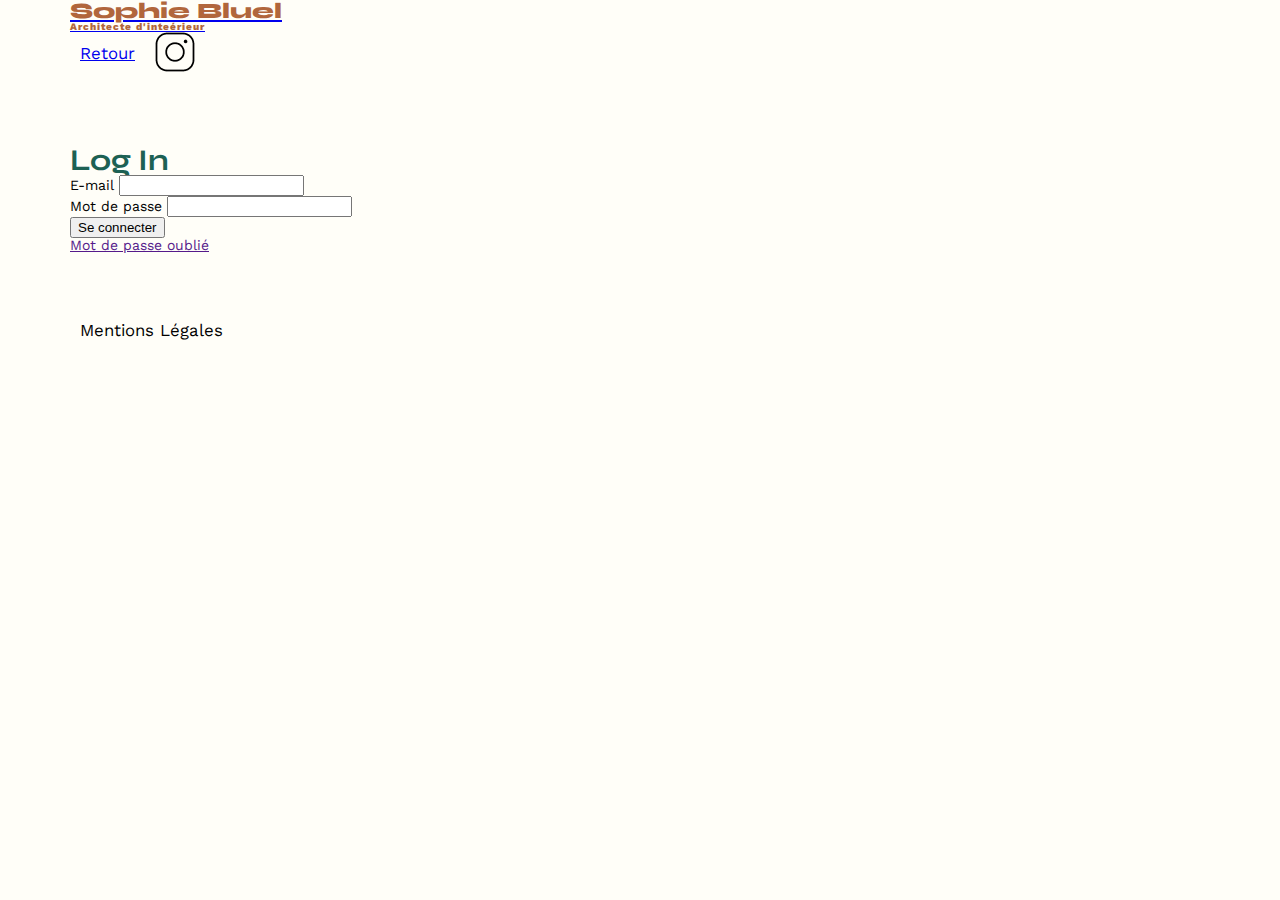
==== FrontEnd/login.html @ 10fa8843 "add:SASS & Login page" ====
<!DOCTYPE html>
<html lang="fr">
<head>
	<meta charset="UTF-8">
	<title>Sophie Bluel - Architecte d'intérieur</title>
	<meta name="viewport" content="width=device-width, initial-scale=1.0">
	<link rel="preconnect" href="https://fonts.googleapis.com">
	<link rel="preconnect" href="https://fonts.gstatic.com" crossorigin>
	<link href="https://fonts.googleapis.com/css2?family=Syne:wght@700;800&family=Work+Sans&display=swap" rel="stylesheet">
	<meta name="description" content="">
	<link rel="stylesheet" href="./assets/sass/main.css"> 
    <script type="module" src="./assets/script/login.js"></script> 
</head>
<body>
<header>
	<a href="index.html">
		<h1>Sophie Bluel <span>Architecte d'inteérieur</span></h1>
	</a>
	<nav>
		<ul>
			<a href="index.html">
				<li>Retour</li>
			</a>
			<li><img src="./assets/icons/instagram.png" alt="Instagram"></li>
		</ul>
	</nav>
</header>

<main>
    <section class="login">
        <h2>Log In</h2>
		<div class="alredyLogged__error">
		</div>
        <form action="" method="" class="login__form" onsubmit="return false">
            <label for="email">E-mail</label>
            <input type="email" name="email" id="email" required>
            <div class="loginEmail__error">
            </div>
            <label for="password">Mot de passe</label>
            <input type="password" name="password" id="password" required>
            <div class="loginMdp__error">
            </div>
            <input type="submit" value="Se connecter" id="submit">
        </form>
        <a href="">Mot de passe oublié</a>
    </section>
</main>



<footer>
	<nav>
		<ul>
			<li>Mentions Légales</li>
		</ul>
	</nav>
</footer>
</body>
</html>
---- FrontEnd/assets/sass/main.css ----
/* http://meyerweb.com/eric/tools/css/reset/ !!! v2.0 | 20110126 !!! License: none (public domain) */
html, body, div, span, applet, object, iframe,
h1, h2, h3, h4, h5, h6, p, blockquote, pre,
a, abbr, acronym, address, big, cite, code,
del, dfn, em, img, ins, kbd, q, s, samp,
small, strike, strong, sub, sup, tt, var,
b, u, i, center,
dl, dt, dd, ol, ul, li,
fieldset, form, label, legend,
table, caption, tbody, tfoot, thead, tr, th, td,
article, aside, canvas, details, embed,
figure, figcaption, footer, header, hgroup,
menu, nav, output, ruby, section, summary,
time, mark, audio, video {
  margin: 0;
  padding: 0;
  border: 0;
  font-size: 100%;
  font: inherit;
  vertical-align: baseline;
}

/* HTML5 display-role reset for older browsers */
article, aside, details, figcaption, figure, footer, header, hgroup, menu, nav, section {
  display: block;
}

body {
  line-height: 1;
}

ol, ul {
  list-style: none;
}

blockquote, q {
  quotes: none;
}

blockquote:before, blockquote:after, q:before, q:after {
  content: "";
  content: none;
}

table {
  border-collapse: collapse;
  border-spacing: 0;
}

/** end reset css**/
/* BASE */
body {
  max-width: 1140px;
  margin: auto;
  font-family: "Work Sans";
  font-size: 14px;
  background-color: #FFFEF8;
}

section {
  margin: 70px 0;
}

h1 {
  display: flex;
  flex-direction: column;
  font-family: "Syne";
  font-size: 22px;
  font-weight: 800;
  color: #B1663C;
}

h1 > span {
  font-family: "Work Sans";
  font-size: 10px;
  letter-spacing: 0.1em;
}

h2 {
  font-family: "Syne";
  font-weight: 700;
  font-size: 30px;
  color: #1D6154;
}

.portfolio-title h2 {
  margin: 0 25px 0 0;
}

nav ul {
  display: flex;
  align-items: center;
  list-style-type: none;
}

nav li {
  padding: 0 10px;
  font-size: 1.2em;
}

li:hover {
  color: #B1663C;
}

#introduction {
  display: flex;
  align-items: center;
}

#introduction figure {
  flex: 1;
}

#introduction img {
  display: block;
  margin: auto;
  width: 80%;
}

#introduction article {
  flex: 1;
}

figure .admin__modifer {
  margin: 5px 0 0 57px;
}

article .admin__modifer {
  margin: 0 0 10px 0;
}

#introduction h2 {
  margin-bottom: 1em;
}

#introduction p {
  margin-bottom: 0.5em;
}

.gallery {
  width: 100%;
  display: grid;
  grid-template-columns: 1fr 1fr 1fr;
  grid-column-gap: 20px;
  grid-row-gap: 20px;
}

.gallery img {
  width: 100%;
  height: 92.5%;
  object-fit: cover;
}

figcaption {
  margin-top: 10px;
  font-family: "Work Sans";
  font-size: 1em;
  color: #1D6154;
}

figure {
  width: 100%;
  height: 500px;
}

#introduction figure {
  width: 100%;
  height: auto;
}

/* TYPO */
/* ANIM */
/* ADMIN */
/* ADMIN EDITION MODE  */
/* FORM */
/* HEADER */
/* FOOTER */
/* FILTER */
/* LOGIN */
/* VARIABLES */

/*# sourceMappingURL=main.css.map */
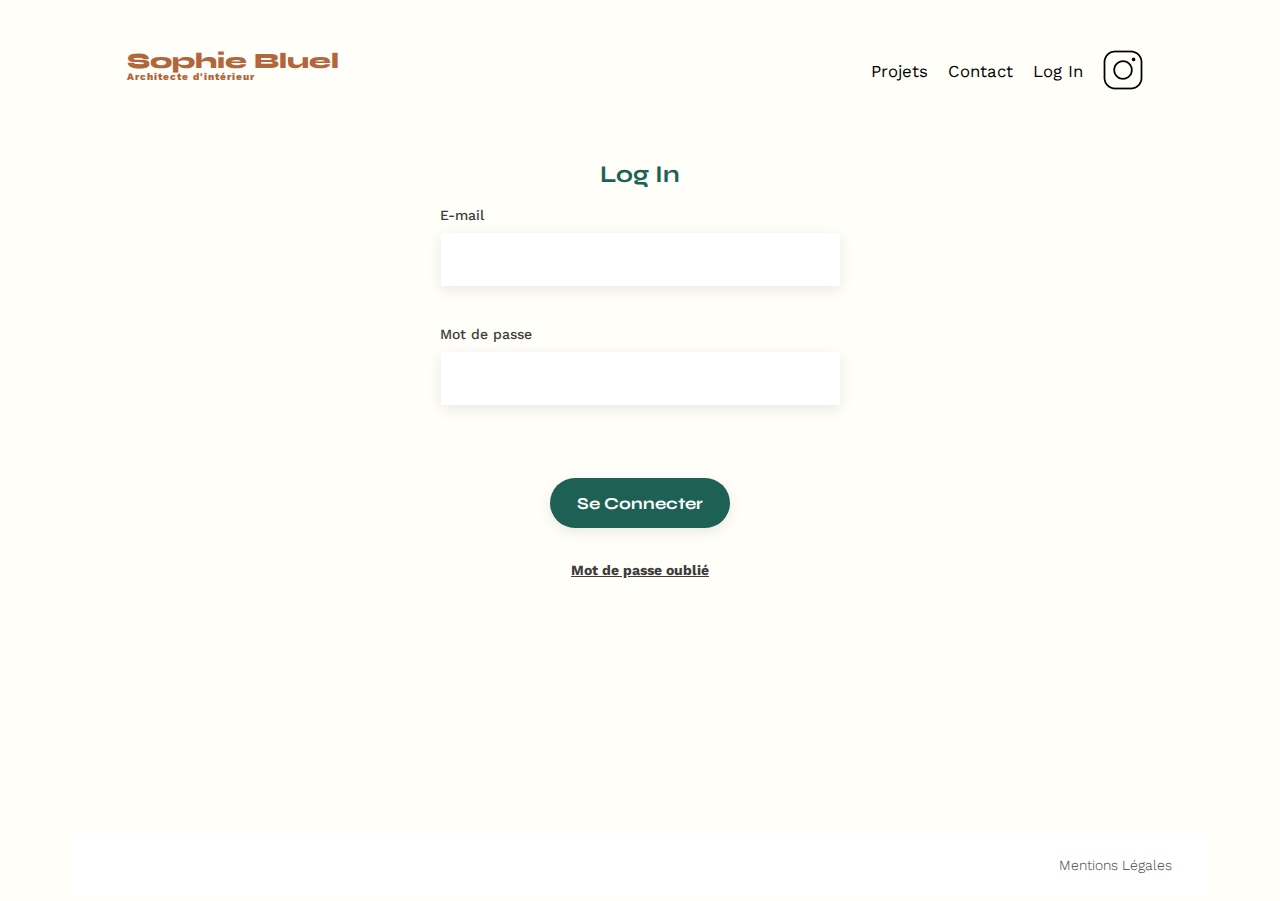
==== commit 3a6a2186: "fix&add: JS API and revamp" ====
--- a/FrontEnd/login.html
+++ b/FrontEnd/login.html
@@ -1,59 +1,49 @@
 <!DOCTYPE html>
 <html lang="fr">
-<head>
-	<meta charset="UTF-8">
-	<title>Sophie Bluel - Architecte d'intérieur</title>
-	<meta name="viewport" content="width=device-width, initial-scale=1.0">
-	<link rel="preconnect" href="https://fonts.googleapis.com">
-	<link rel="preconnect" href="https://fonts.gstatic.com" crossorigin>
-	<link href="https://fonts.googleapis.com/css2?family=Syne:wght@700;800&family=Work+Sans&display=swap" rel="stylesheet">
-	<meta name="description" content="">
-	<link rel="stylesheet" href="./assets/sass/main.css"> 
-    <script type="module" src="./assets/script/login.js"></script> 
-</head>
-<body>
-<header>
-	<a href="index.html">
-		<h1>Sophie Bluel <span>Architecte d'inteérieur</span></h1>
-	</a>
-	<nav>
-		<ul>
-			<a href="index.html">
-				<li>Retour</li>
-			</a>
-			<li><img src="./assets/icons/instagram.png" alt="Instagram"></li>
-		</ul>
-	</nav>
-</header>
+  <head>
+    <meta charset="UTF-8" />
+    <title>Sophie Bluel - Architecte d'intérieur</title>
+    <meta name="viewport" content="width=device-width, initial-scale=1.0" />
+    <link rel="preconnect" href="https://fonts.googleapis.com" />
+    <link rel="preconnect" href="https://fonts.gstatic.com" crossorigin />
+    <link href="https://fonts.googleapis.com/css2?family=Syne:wght@700;800&family=Work+Sans&display=swap" rel="stylesheet" />
+    <meta name="description" content="" />
+    <link rel="stylesheet" href="./assets/style.css" />
+  </head>
+  <body>
+    <header>
+      <h1>Sophie Bluel <span>Architecte d'intérieur</span></h1>
+      <nav>
+        <ul>
+          <li id="projet-link">Projets</li>
+          <li id="contact-link">Contact</li>
+          <li id="login-link">Log In</li>
+          <li><img src="./assets/icons/instagram.png" alt="Instagram" /></li>
+        </ul>
+      </nav>
+    </header>
 
-<main>
-    <section class="login">
+    <main class="form-login">
+      <div class="login">
         <h2>Log In</h2>
-		<div class="alredyLogged__error">
-		</div>
-        <form action="" method="" class="login__form" onsubmit="return false">
-            <label for="email">E-mail</label>
-            <input type="email" name="email" id="email" required>
-            <div class="loginEmail__error">
-            </div>
-            <label for="password">Mot de passe</label>
-            <input type="password" name="password" id="password" required>
-            <div class="loginMdp__error">
-            </div>
-            <input type="submit" value="Se connecter" id="submit">
+        <form action="http://localhost:5678/api/users/login" method="post">
+          <label for="email">E-mail</label>
+          <input type="email" name="email" id="email" required />
+          <label for="password">Mot de passe</label>
+          <input type="password" name="password" id="password" required />
+          <input class="btn" type="submit" value="Se Connecter" />
+          <a class="password_forget" href="#">Mot de passe oublié</a>
         </form>
-        <a href="">Mot de passe oublié</a>
-    </section>
-</main>
+      </div>
+    </main>
 
-
-
-<footer>
-	<nav>
-		<ul>
-			<li>Mentions Légales</li>
-		</ul>
-	</nav>
-</footer>
-</body>
-</html>+    <footer>
+      <nav>
+        <ul>
+          <li>Mentions Légales</li>
+        </ul>
+      </nav>
+    </footer>
+    <script type="module" src="js/login.js"></script>
+  </body>
+</html>
--- a/FrontEnd/assets/style.css
+++ b/FrontEnd/assets/style.css
@@ -0,0 +1,816 @@
+/* http://meyerweb.com/eric/tools/css/reset/
+   v2.0 | 20110126
+   License: none (public domain)
+*/
+
+html,
+body,
+div,
+span,
+applet,
+object,
+iframe,
+h1,
+h2,
+h3,
+h4,
+h5,
+h6,
+p,
+blockquote,
+pre,
+a,
+abbr,
+acronym,
+address,
+big,
+cite,
+code,
+del,
+dfn,
+em,
+img,
+ins,
+kbd,
+q,
+s,
+samp,
+small,
+strike,
+strong,
+sub,
+sup,
+tt,
+var,
+b,
+u,
+i,
+center,
+dl,
+dt,
+dd,
+ol,
+ul,
+li,
+fieldset,
+form,
+label,
+legend,
+table,
+caption,
+tbody,
+tfoot,
+thead,
+tr,
+th,
+td,
+article,
+aside,
+canvas,
+details,
+embed,
+figure,
+figcaption,
+footer,
+header,
+hgroup,
+menu,
+nav,
+output,
+ruby,
+section,
+summary,
+time,
+mark,
+audio,
+video {
+  margin: 0;
+  padding: 0;
+  border: 0;
+  font-size: 100%;
+  font: inherit;
+  vertical-align: baseline;
+}
+/* HTML5 display-role reset for older browsers */
+article,
+aside,
+details,
+figcaption,
+figure,
+footer,
+header,
+hgroup,
+menu,
+nav,
+section {
+  display: block;
+}
+
+ol,
+ul {
+  list-style: none;
+}
+blockquote,
+q {
+  quotes: none;
+}
+blockquote:before,
+blockquote:after,
+q:before,
+q:after {
+  content: "";
+  content: none;
+}
+table {
+  border-collapse: collapse;
+  border-spacing: 0;
+}
+/** end reset css**/
+/* Modification  */
+body {
+  line-height: 1;
+  max-width: 1140px;
+  background-color: #fffef8;
+  margin: auto;
+  font-family: "Work Sans";
+  font-size: 14px;
+  display: flex;
+  flex-direction: column;
+  justify-content: center;
+  align-items: center;
+}
+header {
+  display: flex;
+  justify-content: space-between;
+  margin: 50px 0;
+  width: 90%;
+}
+main {
+  width: 80%;
+}
+footer {
+  display: flex;
+  align-items: center;
+  justify-content: end;
+  width: 100%;
+}
+section {
+  margin: 50px 0;
+}
+
+h1 {
+  display: flex;
+  flex-direction: column;
+  font-family: "Syne";
+  font-size: 22px;
+  font-weight: 800;
+  color: #b1663c;
+}
+
+h1 > span {
+  font-family: "Work Sans";
+  font-size: 10px;
+  letter-spacing: 0.1em;
+}
+
+h2 {
+  font-family: "Syne";
+  font-weight: 700;
+  font-size: 30px;
+  color: #1d6154;
+}
+nav ul {
+  display: flex;
+  align-items: center;
+  list-style-type: none;
+}
+nav li {
+  padding: 0 10px;
+  font-size: 1.2em;
+  cursor: pointer;
+}
+
+li:hover {
+  color: #b1663c;
+}
+#introduction {
+  display: flex;
+  align-items: center;
+}
+#introduction figure {
+  flex: 1;
+}
+#introduction img {
+  display: block;
+  margin: auto;
+  width: 80%;
+}
+
+#introduction article {
+  flex: 1;
+  padding-right: 20px;
+}
+#introduction h2 {
+  margin-bottom: 1em;
+}
+
+#introduction p {
+  margin-bottom: 0.5em;
+}
+#portfolio h2 {
+  text-align: center;
+  margin-bottom: 1em;
+}
+.gallery {
+  width: 90%;
+  display: grid;
+  grid-template-columns: 1fr 1fr 1fr;
+  grid-column-gap: 20px;
+  grid-row-gap: 20px;
+  margin: auto;
+}
+
+.gallery img {
+  width: 100%;
+}
+/* Formulaire de contact */
+#contact {
+  width: 50%;
+  margin: auto;
+}
+#contact > * {
+  text-align: center;
+}
+#contact h2 {
+  margin-bottom: 20px;
+}
+#contact form {
+  text-align: left;
+  margin-top: 30px;
+  display: flex;
+  flex-direction: column;
+}
+
+#contact input {
+  height: 50px;
+  font-size: 1.2em;
+  border: none;
+  box-shadow: 0px 4px 14px rgba(0, 0, 0, 0.09);
+}
+#contact label {
+  margin: 2em 0 1em 0;
+}
+#contact textarea {
+  border: none;
+  box-shadow: 0px 4px 14px rgba(0, 0, 0, 0.09);
+}
+
+/* Bouton */
+.btn {
+  font-family: "Syne";
+  font-weight: 700;
+  color: white;
+  background-color: #1d6154;
+  margin: 2em auto;
+  width: 180px;
+  text-align: center;
+  border-radius: 60px;
+  height: 50px;
+  font-size: 1.2em;
+  border: none;
+  box-shadow: 0px 4px 14px rgba(0, 0, 0, 0.09);
+  cursor: pointer;
+}
+
+/* Ciblez les boutons de soumission avec la classe "submit-button" */
+button {
+  background: none;
+  border: none;
+  margin: 0;
+  padding: 0;
+  cursor: pointer;
+  font-family: "Syne";
+  font-weight: 700;
+  text-align: center;
+  border-radius: 60px;
+}
+
+#category-buttons {
+  display: flex;
+  justify-content: center;
+  gap: 0.62rem;
+  padding: 2rem;
+  flex-wrap: wrap;
+}
+
+.button-filtre {
+  font-weight: 700;
+  text-align: center;
+  flex-shrink: 0;
+  height: 2.3125rem;
+  border-radius: 3.75rem;
+  color: #1d6154;
+  background-color: #fffef8;
+  font-family: Syne;
+  font-size: 1rem;
+  padding: 0.56rem 2.56rem;
+  cursor: pointer;
+  border: 1px solid #1d6154;
+}
+
+.button-filtre.active {
+  color: white;
+  background-color: #1d6154;
+}
+
+.button-filtre.inactive {
+  color: #1d6154;
+  background-color: white;
+}
+
+footer nav ul {
+  display: flex;
+  justify-content: flex-end;
+  margin: 2em;
+}
+
+footer nav ul li {
+  font-size: 0.875rem;
+}
+
+/* Styles pour la div en mode édition */
+.edit-mode-div {
+  background-color: black;
+  height: 3.6875rem;
+  flex-shrink: 0;
+  display: flex;
+  align-items: center;
+  justify-content: center;
+  width: 100%;
+}
+
+/* Styles pour l'icône Font Awesome */
+.edit-mode-icon {
+  color: white;
+}
+
+/* Styles pour le texte */
+.edit-mode-text {
+  color: white;
+  margin-left: 5px;
+}
+
+.title-container {
+  display: flex;
+  align-items: center;
+  justify-content: center;
+}
+
+.title-container span {
+  margin-left: 5px;
+  text-align: center;
+  font-family: Work Sans;
+  color: black;
+  font-size: 0.875rem;
+  font-style: normal;
+  font-weight: 400;
+  line-height: normal;
+  cursor: pointer;
+}
+
+#update_projet:hover {
+  color: #b1663c;
+}
+
+span i {
+  margin-left: 20px;
+  margin-bottom: 25px;
+}
+
+/* CSS pour la modale */
+/* Modal */
+.modal-addpicture form {
+  text-align: left;
+  display: flex;
+  flex-direction: column;
+}
+.modal-addpicture input {
+  height: 50px;
+  font-size: 1.2em;
+  border: none;
+  box-shadow: 0px 4px 14px rgba(0, 0, 0, 0.09);
+}
+.modal-addpicture label {
+  margin: 2em 0 1em 0;
+  cursor: pointer;
+}
+.modal {
+  display: none; /* La modale est cachée par défaut */
+  position: fixed; /* Elle sera fixée par-dessus tout le reste */
+  z-index: 1; /* Elle se situe au-dessus des autres éléments */
+  left: 0;
+  top: 0;
+  width: 100%; /* Pleine largeur */
+  height: 100%; /* Pleine hauteur */
+  overflow: auto; /* Pour gérer le défilement si nécessaire */
+  background-color: rgb(0, 0, 0); /* Fond sombre */
+  background-color: rgba(0, 0, 0, 0.4); /* Noir avec opacité */
+  transform: scale(1.1);
+  transition: visibility 0s linear 0.25s, opacity 0.25s 0s, transform 0.25s;
+}
+
+.modal-content {
+  position: absolute;
+  top: 50%;
+  left: 50%;
+  transform: translate(-50%, -50%);
+  background-color: #fefefe;
+  /* margin: 15% auto; 15% depuis le haut et centré horizontalement */
+  padding: 20px 20px;
+  /* width: 45%; Largeur de la modale */
+  border-radius: 10px;
+  align-items: center;
+}
+
+/* CSS pour l'en-tête de la modale */
+.modal-header {
+  display: flex;
+  justify-content: space-between;
+  align-items: center;
+  padding: 10px;
+}
+
+.close-btn {
+  cursor: pointer;
+  background: none;
+  border: none;
+  font-size: 25px;
+  cursor: pointer;
+}
+
+.close-btn-confirm {
+  cursor: pointer;
+  position: absolute;
+  top: 5px;
+  right: 5px;
+  background: none;
+  border: none;
+  font-size: 25px;
+  cursor: pointer;
+}
+
+/* Pour masquer la flèche tout en gardant son espace */
+.back-icon {
+  font-size: 1.2rem;
+  visibility: hidden; /* La flèche est masquée mais son espace est conservé */
+  cursor: pointer;
+}
+
+/* Lorsque la flèche doit être visible */
+.back-icon.visible {
+  visibility: visible;
+}
+
+.modal-delete {
+  padding: 0rem 4rem;
+  display: flex;
+  flex-direction: column;
+}
+
+.modal-addpicture {
+  padding: 0rem 4rem;
+  display: flex;
+  flex-direction: column;
+}
+
+.modal-title {
+  margin-bottom: 2.88rem;
+  color: #000;
+  text-align: center;
+  font-family: Work Sans;
+  font-size: 1.625rem;
+  font-style: normal;
+  font-weight: 400;
+  line-height: normal;
+}
+/* CSS pour le conteneur d'images dans la modale */
+.images-container {
+  display: grid;
+  grid-template-columns: repeat(5, 1fr); /* Crée 5 colonnes de taille égale */
+  gap: 20px 10px; /* Espace entre les images, à la fois horizontalement et verticalement */
+  justify-items: center; /* Centre les items horizontalement dans leurs cellules */
+  margin-bottom: 10px;
+}
+
+.modal-image {
+  /* flex: 0 0 calc(20%); Chaque image prendra 20% de l'espace disponible, moins 10px pour le padding */
+  width: 5rem;
+  height: auto;
+  object-fit: cover; /* Cela garantira que les images couvrent l'espace alloué sans être déformées */
+}
+
+/* Style pour le conteneur de l'image dans la modale */
+.modal-image-wrapper {
+  position: relative; /* Permet le positionnement absolu des éléments enfants */
+  display: inline-block; /* Pour afficher les images côte à côte */
+}
+
+/* Style pour le conteneur de l'icône de corbeille dans la modale */
+.delete-icon-container {
+  position: absolute; /* Positionnement absolu par rapport au parent relatif */
+  top: 0.3rem; /* Aligné avec le haut du conteneur */
+  right: 0.3rem; /* Espace de 0.3rem avec le bord droit du conteneur de l'image */
+  background-color: black; /* Fond noir pour la visibilité de l'icône */
+  width: 1.0625rem;
+  height: 1.0625rem;
+  display: flex; /* Utilise flexbox pour centrer l'icône à l'intérieur du conteneur */
+  justify-content: center; /* Centre horizontalement */
+  align-items: center; /* Centre verticalement */
+  border-radius: 3px; /* Arrondit les coins du fond */
+}
+
+/* Style pour l'icône de corbeille dans la modale */
+.fa-trash-can {
+  /* Positionnement et style de l'icône elle-même */
+  font-size: 0.5625rem; /* Taille de l'icône */
+  color: white; /* Couleur de l'icône */
+  cursor: pointer; /* Changement du curseur pour indiquer une action */
+}
+/* Bouton du modal */
+.button-container {
+  display: flex;
+  justify-content: center; /* Centre le bouton horizontalement */
+  margin-top: 2.88rem;
+  padding: 2rem 0;
+  border-top: 0.0625rem solid #b3b3b3; /* Bordure en bas du conteneur */
+}
+
+.btn-modal {
+  width: 14.8125rem;
+  height: 2.25rem;
+  border-radius: 3.75rem;
+  padding: 0.56rem 2.56rem;
+  cursor: pointer;
+  color: white;
+  background-color: #1d6154;
+  text-align: center;
+  font-family: Syne;
+  font-size: 0.875rem;
+  font-style: normal;
+  font-weight: 700;
+  line-height: normal;
+}
+
+.btn-valider {
+  background: #a7a7a7;
+}
+
+.btn-file {
+  border-radius: 3.125rem;
+  background: #cbd6dc;
+}
+
+.file-upload-container {
+  display: flex;
+  justify-content: center;
+  align-items: center;
+  background-color: #e8f1f6; /* Couleur de fond du conteneur */
+  border-radius: 0.1875rem;
+  width: 26.25rem;
+  height: 10.5625rem;
+  cursor: pointer;
+}
+
+.file-upload-label {
+  display: flex;
+  flex-direction: column;
+  align-items: center;
+  width: 100%;
+  cursor: pointer;
+}
+
+.file-upload-input {
+  opacity: 0; /* Rendre l'input file transparent pour qu'il ne soit pas visible */
+  position: absolute;
+  z-index: -1;
+}
+
+.fa-image {
+  font-size: 4.75rem; /* Taille de l'icône */
+  color: #b9c5cc;
+}
+
+.upload-text {
+  margin-top: 8px; /* Espace au-dessus du texte */
+  color: #306685;
+  text-align: center;
+  font-family: Work Sans;
+  font-size: 0.675rem;
+  font-style: normal;
+  font-weight: 500;
+  line-height: normal;
+  border-radius: 3.125rem;
+  background: #cbd6dc;
+  width: 17.8125rem;
+  height: 2.25rem;
+  display: flex;
+  justify-content: center;
+  align-items: center;
+}
+
+.file-format {
+  margin-top: 4px; /* Espace au-dessus du texte des formats de fichier */
+  color: #444;
+  text-align: center;
+  font-family: Work Sans;
+  font-size: 0.625rem;
+  font-style: normal;
+  font-weight: 400;
+  line-height: normal;
+}
+
+.form-control {
+  background: #fff;
+  box-shadow: 0px 4px 14px 0px rgba(0, 0, 0, 0.09);
+  width: 26.25rem;
+  height: 3.1875rem;
+  cursor: pointer;
+}
+
+.image-preview-container {
+  width: 26.25rem;
+  height: 10.5625rem;
+  border-radius: 0.1875rem;
+  background: #e8f1f6;
+  display: none;
+  justify-content: center; /* Centre l'image horizontalement */
+  cursor: pointer;
+  position: relative;
+}
+
+.image-preview {
+  max-height: 100%;
+  width: auto;
+  box-shadow: 0 4px 8px rgba(0, 0, 0, 0.1);
+  cursor: pointer;
+}
+
+.delete-image-button {
+  position: absolute;
+  top: -9px;
+  right: 0px;
+  background: none;
+  border: none;
+  font-size: 20px;
+  cursor: pointer;
+}
+
+.modal-login {
+  position: fixed;
+  top: 0;
+  left: 0;
+  width: 100%;
+  height: 100%;
+  background-color: rgba(0, 0, 0, 0.5);
+  display: flex;
+  justify-content: center;
+  align-items: center;
+}
+
+.modal-content {
+  background-color: white;
+  padding: 20px;
+  border-radius: 5px;
+  text-align: center;
+  box-shadow: 0 4px 8px 0 rgba(0, 0, 0, 0.2), 0 6px 20px 0 rgba(0, 0, 0, 0.19); /* Ajout de l'ombre */
+}
+
+.modal-content.success {
+  border: 4px solid green;
+}
+
+.modal-content.failure {
+  border: 4px solid red;
+}
+
+select {
+  padding-right: 5px; /* Ajustez cette valeur selon vos besoins */
+  border: none;
+}
+
+.confirmation-backdrop {
+  position: fixed;
+  top: 0;
+  left: 0;
+  right: 0;
+  bottom: 0;
+  display: flex;
+  justify-content: center;
+  align-items: center;
+  background-color: rgba(0, 0, 0, 0.4);
+  z-index: 1000; /* Assurez-vous que cela est au-dessus de votre autre modal */
+}
+
+.confirmation-modal {
+  position: relative;
+  background: white;
+  padding: 20px 35px 0px;
+  border-radius: 5px;
+  text-align: center;
+  z-index: 1001;
+}
+
+.close-cross {
+  position: absolute;
+  top: 10px;
+  right: 15px;
+  font-size: 25px;
+  cursor: pointer;
+}
+.confirmation-message {
+  padding: 0.56rem 2.56rem;
+}
+.confirmation-modal-button {
+  /* Stylisez votre bouton ici */
+  cursor: pointer;
+  border-radius: 3.75rem;
+  padding: 0.56rem 2.56rem;
+  cursor: pointer;
+  color: white;
+  background-color: #1d6154;
+  text-align: center;
+  font-family: Syne;
+  font-size: 0.875rem;
+  font-style: normal;
+  font-weight: 700;
+  line-height: normal;
+  margin: 10px;
+}
+.form-login {
+  min-height: 43.25rem;
+}
+.login {
+  display: flex;
+  flex-direction: column;
+  justify-content: center;
+  align-items: center;
+  text-align: center; /* Centre le texte du formulaire */
+  max-width: 400px; /* Largeur maximale du formulaire */
+  margin: 0 auto; /* Centre le formulaire horizontalement */
+  padding: 20px; /* Ajoute de l'espace intérieur au formulaire */
+}
+
+.login h2 {
+  font-size: 24px;
+  margin-bottom: 20px;
+}
+
+label {
+  text-align: left;
+  color: #3d3d3d;
+  font-family: Work Sans;
+  font-size: 0.875rem;
+  font-style: normal;
+  font-weight: 500;
+  line-height: normal;
+  display: block;
+  margin-bottom: 10px;
+  cursor: pointer;
+}
+
+#email,
+#password {
+  height: 3.1875rem;
+  width: 24.6875rem;
+  flex-shrink: 0;
+  border: none;
+  background: #fff;
+  box-shadow: 0px 4px 14px 0px rgba(0, 0, 0, 0.09);
+  margin-bottom: 40px;
+  cursor: pointer;
+}
+
+.password_forget {
+  font-weight: 700;
+  display: flex;
+  justify-content: center;
+  text-align: center;
+  color: #3d3d3d;
+  font-family: Work Sans;
+  font-size: 0.875rem;
+  font-style: normal;
+  line-height: normal;
+  text-decoration-line: underline;
+}
+
+footer {
+  height: 3.75rem;
+  flex-shrink: 0;
+  background: #fff;
+  color: #3d3d3d;
+  font-family: Work Sans;
+  font-size: 0.875rem;
+  font-style: normal;
+  font-weight: 300;
+  line-height: normal;
+}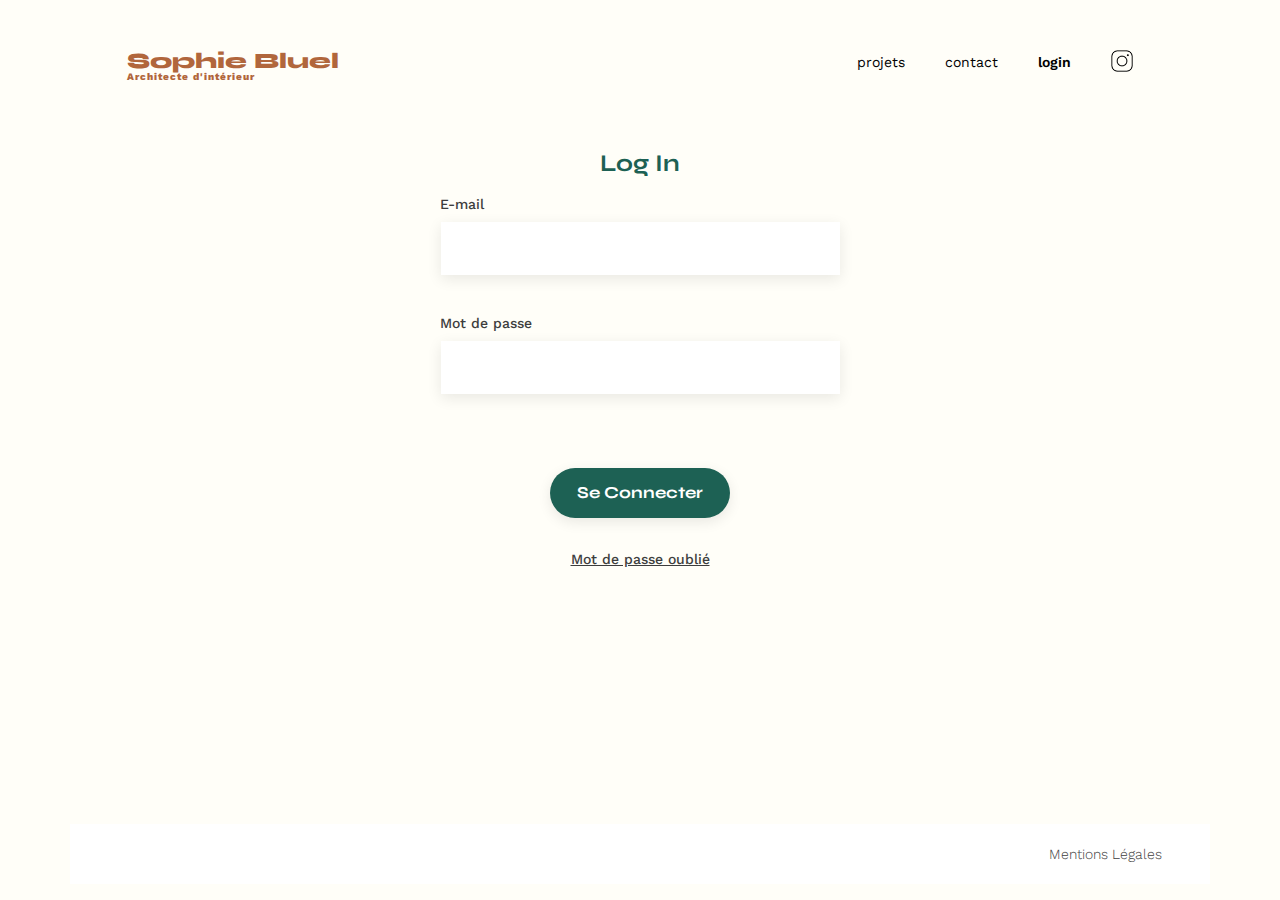
==== commit 0de1ac85: "Fix: Didnt added everything" ====
--- a/FrontEnd/login.html
+++ b/FrontEnd/login.html
@@ -1,49 +1,53 @@
 <!DOCTYPE html>
 <html lang="fr">
-  <head>
-    <meta charset="UTF-8" />
-    <title>Sophie Bluel - Architecte d'intérieur</title>
-    <meta name="viewport" content="width=device-width, initial-scale=1.0" />
-    <link rel="preconnect" href="https://fonts.googleapis.com" />
-    <link rel="preconnect" href="https://fonts.gstatic.com" crossorigin />
-    <link href="https://fonts.googleapis.com/css2?family=Syne:wght@700;800&family=Work+Sans&display=swap" rel="stylesheet" />
-    <meta name="description" content="" />
-    <link rel="stylesheet" href="./assets/style.css" />
-  </head>
-  <body>
-    <header>
-      <h1>Sophie Bluel <span>Architecte d'intérieur</span></h1>
-      <nav>
-        <ul>
-          <li id="projet-link">Projets</li>
-          <li id="contact-link">Contact</li>
-          <li id="login-link">Log In</li>
-          <li><img src="./assets/icons/instagram.png" alt="Instagram" /></li>
-        </ul>
-      </nav>
-    </header>
 
-    <main class="form-login">
-      <div class="login">
-        <h2>Log In</h2>
-        <form action="http://localhost:5678/api/users/login" method="post">
-          <label for="email">E-mail</label>
-          <input type="email" name="email" id="email" required />
-          <label for="password">Mot de passe</label>
-          <input type="password" name="password" id="password" required />
-          <input class="btn" type="submit" value="Se Connecter" />
-          <a class="password_forget" href="#">Mot de passe oublié</a>
-        </form>
-      </div>
-    </main>
+<head>
+  <meta charset="UTF-8">
+  <title>Sophie Bluel - Architecte d'intérieur</title>
+  <meta name="viewport" content="width=device-width, initial-scale=1.0">
+  <link rel="preconnect" href="https://fonts.googleapis.com">
+  <link rel="preconnect" href="https://fonts.gstatic.com" crossorigin>
+  <link href="https://fonts.googleapis.com/css2?family=Syne:wght@700;800&family=Work+Sans&display=swap"
+    rel="stylesheet">
+  <meta name="description" content="">
+  <link rel="stylesheet" href="./assets/style.css">
+</head>
 
-    <footer>
-      <nav>
-        <ul>
-          <li>Mentions Légales</li>
-        </ul>
-      </nav>
-    </footer>
-    <script type="module" src="js/login.js"></script>
-  </body>
-</html>
+<body>
+  <header>
+    <h1>Sophie Bluel <span>Architecte d'intérieur</span></h1>
+    <nav>
+      <ul>
+        <li id="projet-link">projets</li>
+        <li id="contact-link">contact</li>
+        <li id="login-link" class="nav-login">login</li>
+        <li><img src="./assets/icons/instagram.png" alt="Instagram" class="nav-icon"></li>
+      </ul>
+    </nav>
+  </header>
+
+  <main class="form-login">
+    <div class="login">
+      <h2>Log In</h2>
+      <form action="http://localhost:5678/api/users/login" method="post">
+        <label for="email" class="label-login">E-mail</label>
+        <input type="email" name="email" id="email" class="input-login" required>
+        <label for="password" class="label-login">Mot de passe</label>
+        <input type="password" name="password" id="password" class="input-login" required>
+        <input class="btn" type="submit" value="Se Connecter">
+        <a class="password_forget" href="#">Mot de passe oublié</a>
+      </form>
+    </div>
+  </main>
+
+  <footer>
+    <nav>
+      <ul>
+        <li>Mentions Légales</li>
+      </ul>
+    </nav>
+  </footer>
+  <script type="module" src="js/login.js"></script>
+</body>
+
+</html>--- a/FrontEnd/assets/style.css
+++ b/FrontEnd/assets/style.css
@@ -185,18 +185,25 @@
   list-style-type: none;
 }
 nav li {
-  padding: 0 10px;
-  font-size: 1.2em;
-  cursor: pointer;
+  padding: 0 20px;
+  font-size: 1em;
+  cursor: pointer;
+}
+.nav-icon {
+  width: 22px;
+  height: 22px;
 }
 
 li:hover {
   color: #b1663c;
 }
+
 #introduction {
   display: flex;
   align-items: center;
-}
+  margin: 50px 0;
+}
+
 #introduction figure {
   flex: 1;
 }
@@ -208,7 +215,6 @@
 
 #introduction article {
   flex: 1;
-  padding-right: 20px;
 }
 #introduction h2 {
   margin-bottom: 1em;
@@ -217,9 +223,16 @@
 #introduction p {
   margin-bottom: 0.5em;
 }
+
+#portfolio {
+  display: flex;
+  flex-direction: column;
+  margin: 50px 0;
+}
 #portfolio h2 {
   text-align: center;
   margin-bottom: 1em;
+  margin-top: 2em;
 }
 .gallery {
   width: 90%;
@@ -233,11 +246,16 @@
 .gallery img {
   width: 100%;
 }
+
 /* Formulaire de contact */
 #contact {
+  display: flex;
+  flex-direction: column;
+  margin: 50px 0;
   width: 50%;
   margin: auto;
 }
+
 #contact > * {
   text-align: center;
 }
@@ -368,6 +386,7 @@
 
 .title-container span {
   margin-left: 5px;
+  margin-top: 4em;
   text-align: center;
   font-family: Work Sans;
   color: black;
@@ -746,9 +765,15 @@
   line-height: normal;
   margin: 10px;
 }
+
+/* Login.html */
+.nav-login {
+  font-weight: 600;
+}
 .form-login {
   min-height: 43.25rem;
 }
+
 .login {
   display: flex;
   flex-direction: column;
@@ -765,7 +790,7 @@
   margin-bottom: 20px;
 }
 
-label {
+.label-login {
   text-align: left;
   color: #3d3d3d;
   font-family: Work Sans;
@@ -778,8 +803,7 @@
   cursor: pointer;
 }
 
-#email,
-#password {
+.input-login {
   height: 3.1875rem;
   width: 24.6875rem;
   flex-shrink: 0;
@@ -791,7 +815,7 @@
 }
 
 .password_forget {
-  font-weight: 700;
+  font-weight: 500;
   display: flex;
   justify-content: center;
   text-align: center;
@@ -813,4 +837,4 @@
   font-style: normal;
   font-weight: 300;
   line-height: normal;
-}+}
